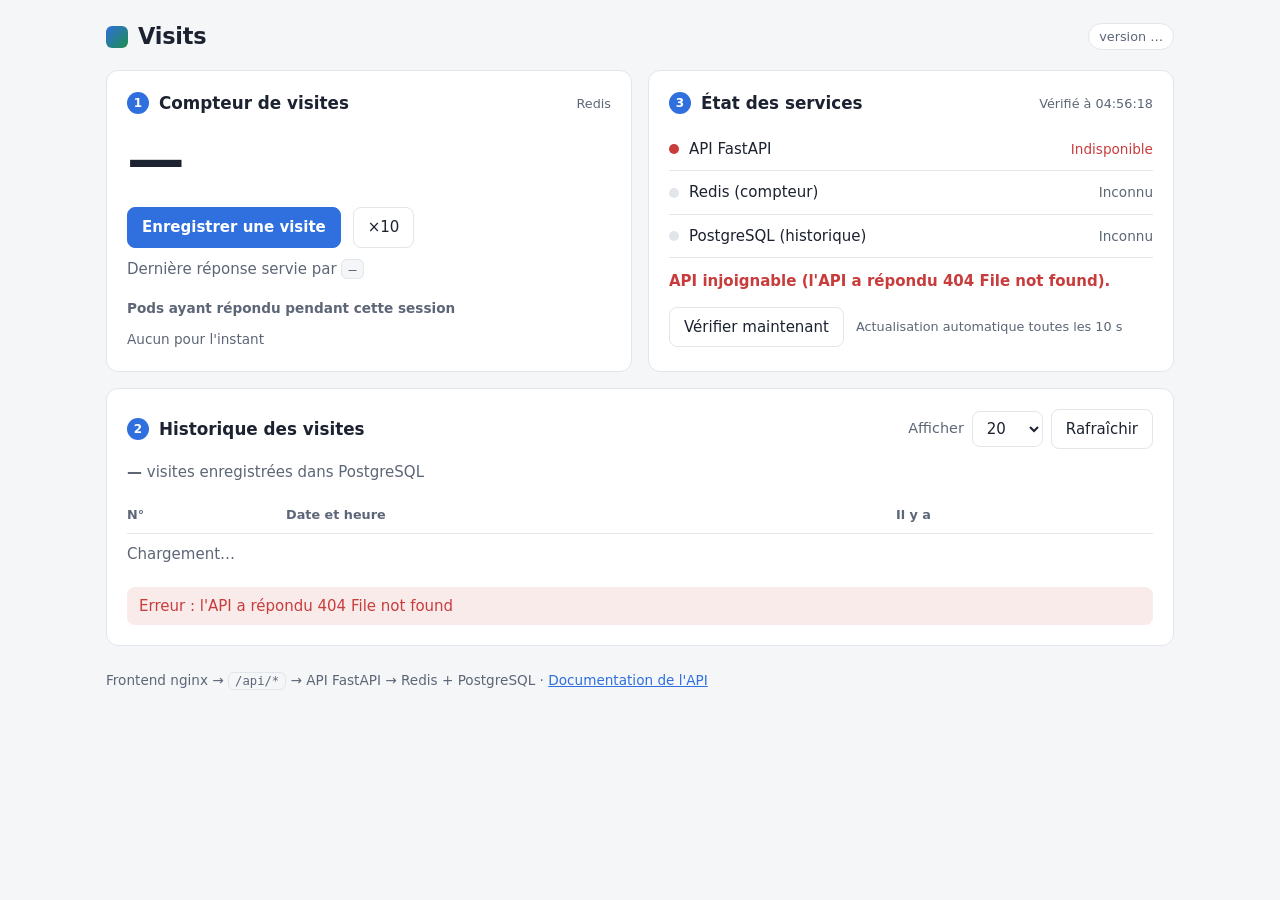
==== frontend/public/index.html @ bd8c5c78 "debut projet kubernetes et ci-cd" ====
<!doctype html>
<html lang="fr">
<head>
  <meta charset="utf-8">
  <meta name="viewport" content="width=device-width, initial-scale=1">
  <title>Visits — Tableau de bord</title>
  <link rel="stylesheet" href="style.css">
</head>
<body>
  <header class="topbar">
    <div class="brand">
      <span class="logo" aria-hidden="true"></span>
      <h1>Visits</h1>
    </div>
    <span id="version" class="badge">version …</span>
  </header>

  <main class="grid">
    <!-- Fonctionnalité 1 : compteur de visites -->
    <section class="card" aria-labelledby="counter-title">
      <div class="card-head">
        <h2 id="counter-title"><span class="step">1</span>Compteur de visites</h2>
        <span class="hint">Redis</span>
      </div>
      <p class="big-number" id="visits-count">—</p>
      <div class="actions">
        <button id="visit-btn" class="btn primary" type="button">Enregistrer une visite</button>
        <button id="burst-btn" class="btn" type="button" title="Envoie 10 visites d'affilée pour observer la répartition entre les pods">×10</button>
      </div>
      <p class="meta">Dernière réponse servie par <code id="last-pod">—</code></p>
      <h3>Pods ayant répondu pendant cette session</h3>
      <ul id="pods" class="pods"><li class="empty">Aucun pour l'instant</li></ul>
      <p class="error" id="visit-error" role="alert" hidden></p>
    </section>

    <!-- Fonctionnalité 3 : état des services -->
    <section class="card" aria-labelledby="status-title">
      <div class="card-head">
        <h2 id="status-title"><span class="step">3</span>État des services</h2>
        <span class="hint" id="status-updated">—</span>
      </div>
      <ul class="services" id="services">
        <li data-service="api"><span class="dot"></span><span class="name">API FastAPI</span><span class="state">…</span></li>
        <li data-service="redis"><span class="dot"></span><span class="name">Redis (compteur)</span><span class="state">…</span></li>
        <li data-service="postgres"><span class="dot"></span><span class="name">PostgreSQL (historique)</span><span class="state">…</span></li>
      </ul>
      <p class="overall" id="overall"></p>
      <div class="actions">
        <button id="status-btn" class="btn" type="button">Vérifier maintenant</button>
        <span class="hint">Actualisation automatique toutes les 10 s</span>
      </div>
    </section>

    <!-- Fonctionnalité 2 : historique des visites -->
    <section class="card wide" aria-labelledby="history-title">
      <div class="card-head">
        <h2 id="history-title"><span class="step">2</span>Historique des visites</h2>
        <div class="controls">
          <label for="limit">Afficher</label>
          <select id="limit">
            <option>10</option>
            <option selected>20</option>
            <option>50</option>
            <option>100</option>
          </select>
          <button id="history-btn" class="btn" type="button">Rafraîchir</button>
        </div>
      </div>
      <p class="meta"><strong id="history-total">—</strong> visites enregistrées dans PostgreSQL</p>
      <div class="table-wrap">
        <table>
          <thead>
            <tr><th scope="col">N°</th><th scope="col">Date et heure</th><th scope="col">Il y a</th></tr>
          </thead>
          <tbody id="history-body">
            <tr><td colspan="3" class="empty">Chargement…</td></tr>
          </tbody>
        </table>
      </div>
      <p class="error" id="history-error" role="alert" hidden></p>
    </section>
  </main>

  <footer class="footer">
    Frontend nginx → <code>/api/*</code> → API FastAPI → Redis + PostgreSQL ·
    <a href="/api/docs" target="_blank" rel="noopener">Documentation de l'API</a>
  </footer>

  <script src="app.js"></script>
</body>
</html>
---- frontend/public/style.css ----
:root {
  --bg: #f5f6f8;
  --surface: #ffffff;
  --text: #1c2230;
  --muted: #5d6677;
  --border: #e2e5ea;
  --accent: #2f6fde;
  --accent-text: #ffffff;
  --ok: #1e8e4e;
  --down: #c93c3c;
  --warn: #b7791f;
  --radius: 12px;
  color-scheme: light;
}

@media (prefers-color-scheme: dark) {
  :root {
    --bg: #0f1218;
    --surface: #171b23;
    --text: #e6e9ef;
    --muted: #9ba4b4;
    --border: #282e3a;
    --accent: #6b9cff;
    --accent-text: #0f1218;
    --ok: #3ccf7a;
    --down: #ff6b6b;
    --warn: #f0b429;
    color-scheme: dark;
  }
}

* { box-sizing: border-box; }

body {
  margin: 0;
  background: var(--bg);
  color: var(--text);
  font: 15px/1.5 system-ui, -apple-system, "Segoe UI", Roboto, Ubuntu, sans-serif;
}

code {
  font-family: ui-monospace, "SF Mono", Menlo, Consolas, monospace;
  font-size: 0.9em;
  background: var(--bg);
  border: 1px solid var(--border);
  border-radius: 6px;
  padding: 1px 6px;
  overflow-wrap: anywhere;
}

.topbar {
  display: flex;
  align-items: center;
  justify-content: space-between;
  gap: 12px;
  max-width: 1100px;
  margin: 0 auto;
  padding: 20px 16px 8px;
}

.brand { display: flex; align-items: center; gap: 10px; }
.brand h1 { margin: 0; font-size: 1.4rem; letter-spacing: -0.01em; }
.logo {
  width: 22px; height: 22px; border-radius: 6px;
  background: linear-gradient(135deg, var(--accent), var(--ok));
}

.badge {
  font-size: 0.8rem;
  color: var(--muted);
  border: 1px solid var(--border);
  background: var(--surface);
  border-radius: 999px;
  padding: 3px 10px;
  white-space: nowrap;
}

.grid {
  display: grid;
  grid-template-columns: 1fr;
  gap: 16px;
  max-width: 1100px;
  margin: 0 auto;
  padding: 8px 16px 16px;
}

@media (min-width: 800px) {
  .grid { grid-template-columns: 1fr 1fr; }
  .wide { grid-column: 1 / -1; }
}

.card {
  background: var(--surface);
  border: 1px solid var(--border);
  border-radius: var(--radius);
  padding: 20px;
  min-width: 0;
}

.card-head {
  display: flex;
  flex-wrap: wrap;
  align-items: center;
  justify-content: space-between;
  gap: 8px 16px;
  margin-bottom: 12px;
}

.card h2 { margin: 0; font-size: 1.05rem; display: flex; align-items: center; gap: 10px; }
.card h3 { margin: 18px 0 8px; font-size: 0.85rem; font-weight: 600; color: var(--muted); }

.step {
  display: inline-grid;
  place-items: center;
  width: 22px; height: 22px;
  border-radius: 50%;
  background: var(--accent);
  color: var(--accent-text);
  font-size: 0.75rem;
  font-weight: 700;
}

.hint { font-size: 0.8rem; color: var(--muted); }
.meta { color: var(--muted); margin: 10px 0 0; }

.big-number {
  font-size: clamp(2.6rem, 8vw, 3.6rem);
  font-weight: 700;
  line-height: 1.1;
  margin: 4px 0 16px;
  font-variant-numeric: tabular-nums;
  letter-spacing: -0.02em;
}

.actions { display: flex; flex-wrap: wrap; align-items: center; gap: 8px 12px; }
.controls { display: flex; align-items: center; gap: 8px; }
.controls label { color: var(--muted); font-size: 0.9rem; }

.btn, select {
  font: inherit;
  color: var(--text);
  background: var(--surface);
  border: 1px solid var(--border);
  border-radius: 8px;
  padding: 8px 14px;
  cursor: pointer;
}
select { padding: 7px 10px; }
.btn:hover:not(:disabled) { border-color: var(--accent); }
.btn:disabled { opacity: 0.55; cursor: progress; }
.btn.primary { background: var(--accent); border-color: var(--accent); color: var(--accent-text); font-weight: 600; }
.btn:focus-visible, select:focus-visible { outline: 2px solid var(--accent); outline-offset: 2px; }

.pods { list-style: none; margin: 0; padding: 0; display: flex; flex-wrap: wrap; gap: 6px; }
.pods li {
  border: 1px solid var(--border);
  border-radius: 999px;
  padding: 2px 10px;
  font-size: 0.85rem;
  font-family: ui-monospace, Menlo, Consolas, monospace;
  overflow-wrap: anywhere;
}
.pods li b { color: var(--accent); font-family: system-ui, sans-serif; margin-left: 6px; }
.pods li.empty, .empty { color: var(--muted); font-family: inherit; border: 0; padding-left: 0; }

.services { list-style: none; margin: 0 0 12px; padding: 0; }
.services li {
  display: flex;
  align-items: center;
  gap: 10px;
  padding: 10px 0;
  border-bottom: 1px solid var(--border);
}
.services .name { flex: 1; }
.services .state { font-size: 0.85rem; color: var(--muted); }
.dot { width: 10px; height: 10px; border-radius: 50%; background: var(--border); flex: none; }
li.ok .dot { background: var(--ok); }
li.down .dot { background: var(--down); }
li.ok .state { color: var(--ok); }
li.down .state { color: var(--down); }

.overall { margin: 0 0 14px; font-weight: 600; }
.overall.ok { color: var(--ok); }
.overall.degraded { color: var(--warn); }
.overall.down { color: var(--down); }

.table-wrap { overflow-x: auto; margin-top: 12px; }
table { width: 100%; border-collapse: collapse; font-variant-numeric: tabular-nums; }
th, td { text-align: left; padding: 9px 12px 9px 0; border-bottom: 1px solid var(--border); }
th { font-size: 0.8rem; font-weight: 600; color: var(--muted); }
td:first-child { color: var(--muted); width: 5.5rem; }
tbody tr.fresh td { animation: flash 1.2s ease-out; }
@keyframes flash { from { background: color-mix(in srgb, var(--accent) 18%, transparent); } to { background: transparent; } }

.error {
  margin: 12px 0 0;
  padding: 8px 12px;
  border-radius: 8px;
  color: var(--down);
  background: color-mix(in srgb, var(--down) 10%, transparent);
}

.footer {
  max-width: 1100px;
  margin: 0 auto;
  padding: 8px 16px 32px;
  color: var(--muted);
  font-size: 0.85rem;
}
.footer a { color: var(--accent); }
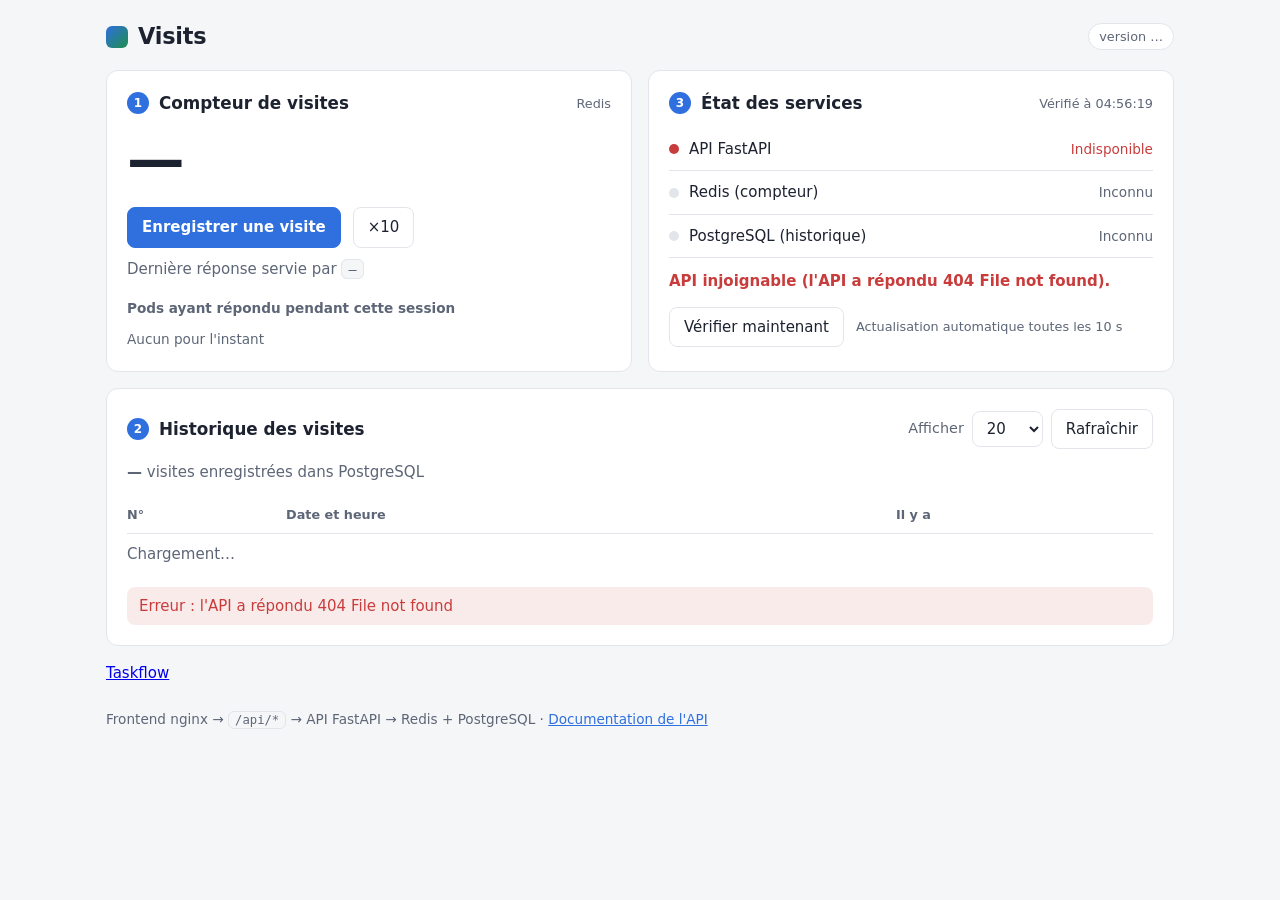
==== commit d9dde216: "taskflow front and js" ====
--- a/frontend/public/index.html
+++ b/frontend/public/index.html
@@ -79,6 +79,7 @@
       </div>
       <p class="error" id="history-error" role="alert" hidden></p>
     </section>
+    <a href="taskflow.html"> Taskflow</a>
   </main>
 
   <footer class="footer">
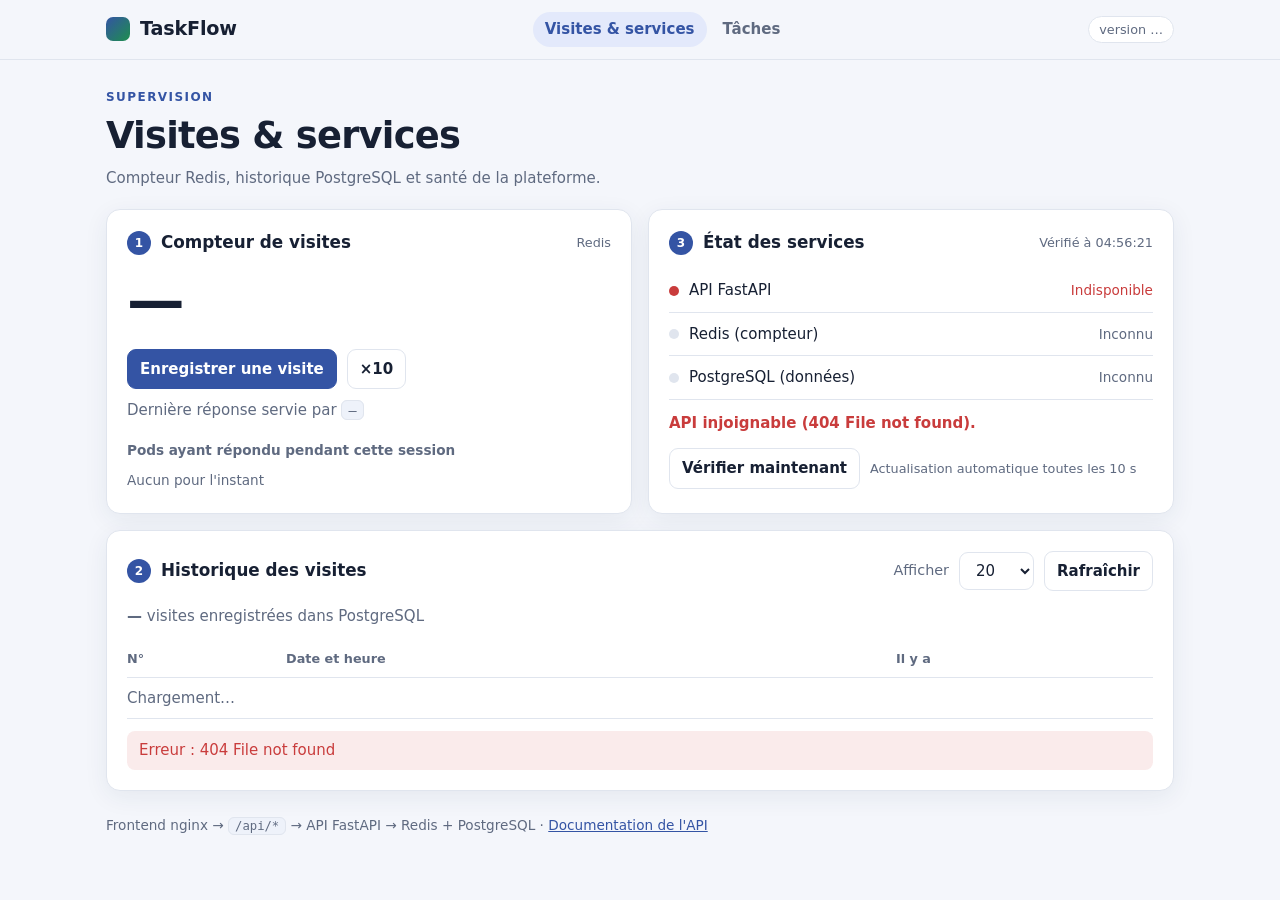
==== commit 2bd71ab3: "Unifie TaskFlow et Visits : 9 fonctionnalités, déploiement Kubernetes dev/val/prod et CI/CD - API Fa" ====
--- a/frontend/public/index.html
+++ b/frontend/public/index.html
@@ -8,12 +8,21 @@
 </head>
 <body>
   <header class="topbar">
-    <div class="brand">
-      <span class="logo" aria-hidden="true"></span>
-      <h1>Visits</h1>
+    <div class="topbar-inner">
+      <a class="brand" href="index.html"><span class="logo" aria-hidden="true"></span><strong>TaskFlow</strong></a>
+      <nav class="nav" aria-label="Navigation principale">
+        <a href="index.html" aria-current="page">Visites &amp; services</a>
+        <a href="taskflow.html">Tâches</a>
+      </nav>
+      <span id="version" class="badge">version …</span>
     </div>
-    <span id="version" class="badge">version …</span>
   </header>
+
+  <section class="page-head">
+    <p class="eyebrow">SUPERVISION</p>
+    <h1>Visites &amp; services</h1>
+    <p class="subtitle">Compteur Redis, historique PostgreSQL et santé de la plateforme.</p>
+  </section>
 
   <main class="grid">
     <!-- Fonctionnalité 1 : compteur de visites -->
@@ -42,7 +51,7 @@
       <ul class="services" id="services">
         <li data-service="api"><span class="dot"></span><span class="name">API FastAPI</span><span class="state">…</span></li>
         <li data-service="redis"><span class="dot"></span><span class="name">Redis (compteur)</span><span class="state">…</span></li>
-        <li data-service="postgres"><span class="dot"></span><span class="name">PostgreSQL (historique)</span><span class="state">…</span></li>
+        <li data-service="postgres"><span class="dot"></span><span class="name">PostgreSQL (données)</span><span class="state">…</span></li>
       </ul>
       <p class="overall" id="overall"></p>
       <div class="actions">
@@ -79,7 +88,6 @@
       </div>
       <p class="error" id="history-error" role="alert" hidden></p>
     </section>
-    <a href="taskflow.html"> Taskflow</a>
   </main>
 
   <footer class="footer">
@@ -87,6 +95,7 @@
     <a href="/api/docs" target="_blank" rel="noopener">Documentation de l'API</a>
   </footer>
 
+  <script src="common.js"></script>
   <script src="app.js"></script>
 </body>
 </html>
--- a/frontend/public/style.css
+++ b/frontend/public/style.css
@@ -1,15 +1,19 @@
+/* Feuille de style unique partagée par index.html (Visits) et taskflow.html (TaskFlow). */
 :root {
-  --bg: #f5f6f8;
+  --bg: #f4f6fb;
   --surface: #ffffff;
-  --text: #1c2230;
-  --muted: #5d6677;
-  --border: #e2e5ea;
-  --accent: #2f6fde;
+  --surface-2: #eef2fa;
+  --text: #172033;
+  --muted: #5f6a80;
+  --border: #e0e5ee;
+  --accent: #3454a4;
+  --accent-soft: #e3e9fb;
   --accent-text: #ffffff;
   --ok: #1e8e4e;
   --down: #c93c3c;
   --warn: #b7791f;
-  --radius: 12px;
+  --radius: 14px;
+  --shadow: 0 6px 24px rgba(35, 57, 91, 0.07);
   color-scheme: light;
 }
 
@@ -17,14 +21,17 @@
   :root {
     --bg: #0f1218;
     --surface: #171b23;
+    --surface-2: #1e2430;
     --text: #e6e9ef;
     --muted: #9ba4b4;
-    --border: #282e3a;
-    --accent: #6b9cff;
+    --border: #2a303c;
+    --accent: #7c9cff;
+    --accent-soft: #232c45;
     --accent-text: #0f1218;
     --ok: #3ccf7a;
     --down: #ff6b6b;
     --warn: #f0b429;
+    --shadow: none;
     color-scheme: dark;
   }
 }
@@ -41,29 +48,48 @@
 code {
   font-family: ui-monospace, "SF Mono", Menlo, Consolas, monospace;
   font-size: 0.9em;
-  background: var(--bg);
+  background: var(--surface-2);
   border: 1px solid var(--border);
   border-radius: 6px;
   padding: 1px 6px;
   overflow-wrap: anywhere;
 }
 
+/* ---------- barre de navigation commune ---------- */
 .topbar {
+  position: sticky;
+  top: 0;
+  z-index: 10;
+  background: color-mix(in srgb, var(--bg) 88%, transparent);
+  backdrop-filter: blur(8px);
+  border-bottom: 1px solid var(--border);
+}
+.topbar-inner {
   display: flex;
+  flex-wrap: wrap;
   align-items: center;
   justify-content: space-between;
-  gap: 12px;
+  gap: 10px 16px;
   max-width: 1100px;
   margin: 0 auto;
-  padding: 20px 16px 8px;
-}
-
-.brand { display: flex; align-items: center; gap: 10px; }
-.brand h1 { margin: 0; font-size: 1.4rem; letter-spacing: -0.01em; }
+  padding: 12px 16px;
+}
+.brand { display: flex; align-items: center; gap: 10px; color: inherit; text-decoration: none; }
+.brand strong { font-size: 1.2rem; letter-spacing: -0.01em; }
 .logo {
-  width: 22px; height: 22px; border-radius: 6px;
+  width: 24px; height: 24px; border-radius: 7px;
   background: linear-gradient(135deg, var(--accent), var(--ok));
 }
+.nav { display: flex; gap: 4px; }
+.nav a {
+  color: var(--muted);
+  text-decoration: none;
+  font-weight: 600;
+  padding: 6px 12px;
+  border-radius: 999px;
+}
+.nav a:hover { color: var(--text); background: var(--surface-2); }
+.nav a[aria-current="page"] { color: var(--accent); background: var(--accent-soft); }
 
 .badge {
   font-size: 0.8rem;
@@ -75,15 +101,21 @@
   white-space: nowrap;
 }
 
+/* ---------- en-tête de page ---------- */
+.page-head { max-width: 1100px; margin: 0 auto; padding: 28px 16px 4px; }
+.eyebrow { margin: 0; font-size: 0.75rem; font-weight: 700; letter-spacing: 0.12em; color: var(--accent); }
+.page-head h1 { margin: 2px 0 4px; font-size: clamp(1.7rem, 4vw, 2.3rem); letter-spacing: -0.02em; }
+.subtitle { margin: 0; color: var(--muted); }
+
+/* ---------- grille et cartes ---------- */
 .grid {
   display: grid;
   grid-template-columns: 1fr;
   gap: 16px;
   max-width: 1100px;
   margin: 0 auto;
-  padding: 8px 16px 16px;
-}
-
+  padding: 16px;
+}
 @media (min-width: 800px) {
   .grid { grid-template-columns: 1fr 1fr; }
   .wide { grid-column: 1 / -1; }
@@ -93,26 +125,26 @@
   background: var(--surface);
   border: 1px solid var(--border);
   border-radius: var(--radius);
+  box-shadow: var(--shadow);
   padding: 20px;
   min-width: 0;
 }
-
 .card-head {
   display: flex;
   flex-wrap: wrap;
   align-items: center;
   justify-content: space-between;
   gap: 8px 16px;
-  margin-bottom: 12px;
-}
-
+  margin-bottom: 14px;
+}
 .card h2 { margin: 0; font-size: 1.05rem; display: flex; align-items: center; gap: 10px; }
 .card h3 { margin: 18px 0 8px; font-size: 0.85rem; font-weight: 600; color: var(--muted); }
 
 .step {
   display: inline-grid;
   place-items: center;
-  width: 22px; height: 22px;
+  flex: none;
+  width: 24px; height: 24px;
   border-radius: 50%;
   background: var(--accent);
   color: var(--accent-text);
@@ -122,6 +154,7 @@
 
 .hint { font-size: 0.8rem; color: var(--muted); }
 .meta { color: var(--muted); margin: 10px 0 0; }
+.empty { color: var(--muted); }
 
 .big-number {
   font-size: clamp(2.6rem, 8vw, 3.6rem);
@@ -132,25 +165,39 @@
   letter-spacing: -0.02em;
 }
 
-.actions { display: flex; flex-wrap: wrap; align-items: center; gap: 8px 12px; }
-.controls { display: flex; align-items: center; gap: 8px; }
+/* ---------- formulaires et boutons ---------- */
+.actions, .controls { display: flex; flex-wrap: wrap; align-items: center; gap: 8px 10px; }
 .controls label { color: var(--muted); font-size: 0.9rem; }
 
-.btn, select {
+.btn, input, select, textarea {
   font: inherit;
   color: var(--text);
   background: var(--surface);
   border: 1px solid var(--border);
-  border-radius: 8px;
-  padding: 8px 14px;
-  cursor: pointer;
-}
-select { padding: 7px 10px; }
-.btn:hover:not(:disabled) { border-color: var(--accent); }
+  border-radius: 9px;
+  padding: 8px 12px;
+  min-width: 0;
+}
+.btn { cursor: pointer; font-weight: 600; }
+.btn:hover:not(:disabled) { border-color: var(--accent); color: var(--accent); }
 .btn:disabled { opacity: 0.55; cursor: progress; }
-.btn.primary { background: var(--accent); border-color: var(--accent); color: var(--accent-text); font-weight: 600; }
-.btn:focus-visible, select:focus-visible { outline: 2px solid var(--accent); outline-offset: 2px; }
-
+.btn.primary { background: var(--accent); border-color: var(--accent); color: var(--accent-text); }
+.btn.primary:hover:not(:disabled) { filter: brightness(1.08); color: var(--accent-text); }
+.btn.danger { color: var(--down); background: color-mix(in srgb, var(--down) 8%, var(--surface)); border-color: transparent; }
+.btn.danger:hover:not(:disabled) { border-color: var(--down); color: var(--down); }
+.btn.small { padding: 4px 10px; font-size: 0.85rem; }
+:is(.btn, input, select, textarea):focus-visible { outline: 2px solid var(--accent); outline-offset: 2px; }
+
+.form { display: grid; gap: 10px; }
+.form-row { display: grid; grid-template-columns: 1fr 1fr; align-items: end; gap: 10px; }
+.form-row .btn { grid-column: 1 / -1; }
+@media (min-width: 560px) {
+  .form-row { grid-template-columns: 1fr 1fr auto; }
+  .form-row .btn { grid-column: auto; }
+}
+.field { display: grid; gap: 4px; font-size: 0.8rem; color: var(--muted); }
+
+/* ---------- 1. pods ---------- */
 .pods { list-style: none; margin: 0; padding: 0; display: flex; flex-wrap: wrap; gap: 6px; }
 .pods li {
   border: 1px solid var(--border);
@@ -161,16 +208,11 @@
   overflow-wrap: anywhere;
 }
 .pods li b { color: var(--accent); font-family: system-ui, sans-serif; margin-left: 6px; }
-.pods li.empty, .empty { color: var(--muted); font-family: inherit; border: 0; padding-left: 0; }
-
+.pods li.empty { border: 0; padding-left: 0; font-family: inherit; }
+
+/* ---------- 3. services ---------- */
 .services { list-style: none; margin: 0 0 12px; padding: 0; }
-.services li {
-  display: flex;
-  align-items: center;
-  gap: 10px;
-  padding: 10px 0;
-  border-bottom: 1px solid var(--border);
-}
+.services li { display: flex; align-items: center; gap: 10px; padding: 10px 0; border-bottom: 1px solid var(--border); }
 .services .name { flex: 1; }
 .services .state { font-size: 0.85rem; color: var(--muted); }
 .dot { width: 10px; height: 10px; border-radius: 50%; background: var(--border); flex: none; }
@@ -178,20 +220,65 @@
 li.down .dot { background: var(--down); }
 li.ok .state { color: var(--ok); }
 li.down .state { color: var(--down); }
-
 .overall { margin: 0 0 14px; font-weight: 600; }
 .overall.ok { color: var(--ok); }
 .overall.degraded { color: var(--warn); }
 .overall.down { color: var(--down); }
 
+/* ---------- 2. tableau ---------- */
 .table-wrap { overflow-x: auto; margin-top: 12px; }
 table { width: 100%; border-collapse: collapse; font-variant-numeric: tabular-nums; }
 th, td { text-align: left; padding: 9px 12px 9px 0; border-bottom: 1px solid var(--border); }
 th { font-size: 0.8rem; font-weight: 600; color: var(--muted); }
 td:first-child { color: var(--muted); width: 5.5rem; }
-tbody tr.fresh td { animation: flash 1.2s ease-out; }
-@keyframes flash { from { background: color-mix(in srgb, var(--accent) 18%, transparent); } to { background: transparent; } }
-
+tr.fresh td { animation: flash 1.2s ease-out; }
+@keyframes flash { from { background: var(--accent-soft); } to { background: transparent; } }
+
+/* ---------- 8. statistiques ---------- */
+.stats { display: grid; grid-template-columns: repeat(auto-fit, minmax(120px, 1fr)); gap: 10px; }
+.stat { background: var(--surface-2); border-radius: 10px; padding: 12px; }
+.stat b { display: block; font-size: 1.6rem; line-height: 1.2; font-variant-numeric: tabular-nums; }
+.stat span { font-size: 0.8rem; color: var(--muted); }
+.stat.alert b { color: var(--down); }
+.progress { height: 8px; border-radius: 999px; background: var(--surface-2); overflow: hidden; margin-top: 14px; }
+.progress > div { height: 100%; width: 0; background: linear-gradient(90deg, var(--accent), var(--ok)); transition: width 0.4s ease; }
+
+/* ---------- 5-7. tâches ---------- */
+.task-list { display: grid; gap: 0; }
+.task {
+  display: flex;
+  flex-wrap: wrap;
+  align-items: center;
+  gap: 10px 12px;
+  padding: 14px 0;
+  border-top: 1px solid var(--border);
+}
+.task-main { flex: 1 1 260px; min-width: 0; }
+.task-title { font-weight: 700; overflow-wrap: anywhere; }
+.task-meta { display: flex; flex-wrap: wrap; gap: 6px; margin-top: 6px; font-size: 0.8rem; color: var(--muted); }
+.task-desc { margin: 4px 0 0; font-size: 0.9rem; color: var(--muted); overflow-wrap: anywhere; }
+.task.done .task-title { text-decoration: line-through; color: var(--muted); }
+.task select { padding: 5px 8px; font-size: 0.85rem; }
+.task-edit { flex-basis: 100%; }
+
+.pill { border-radius: 999px; padding: 1px 9px; background: var(--surface-2); font-weight: 600; }
+.pill.Haute { color: var(--down); background: color-mix(in srgb, var(--down) 12%, transparent); }
+.pill.Normale { color: var(--accent); background: var(--accent-soft); }
+.pill.Basse { color: var(--muted); }
+.pill.late { color: var(--warn); background: color-mix(in srgb, var(--warn) 14%, transparent); }
+
+/* ---------- 9. journal ---------- */
+.timeline { list-style: none; margin: 0; padding: 0; }
+.timeline li { display: grid; grid-template-columns: auto 1fr; gap: 2px 10px; padding: 9px 0; border-bottom: 1px solid var(--border); }
+.timeline .dot { margin-top: 7px; }
+.timeline .creation .dot { background: var(--ok); }
+.timeline .statut .dot { background: var(--accent); }
+.timeline .modification .dot { background: var(--warn); }
+.timeline .suppression .dot { background: var(--down); }
+.timeline time { grid-column: 2; font-size: 0.8rem; color: var(--muted); }
+.timeline p { margin: 0; overflow-wrap: anywhere; }
+
+/* ---------- messages et pied de page ---------- */
 .error {
   margin: 12px 0 0;
   padding: 8px 12px;
@@ -199,7 +286,6 @@
   color: var(--down);
   background: color-mix(in srgb, var(--down) 10%, transparent);
 }
-
 .footer {
   max-width: 1100px;
   margin: 0 auto;
